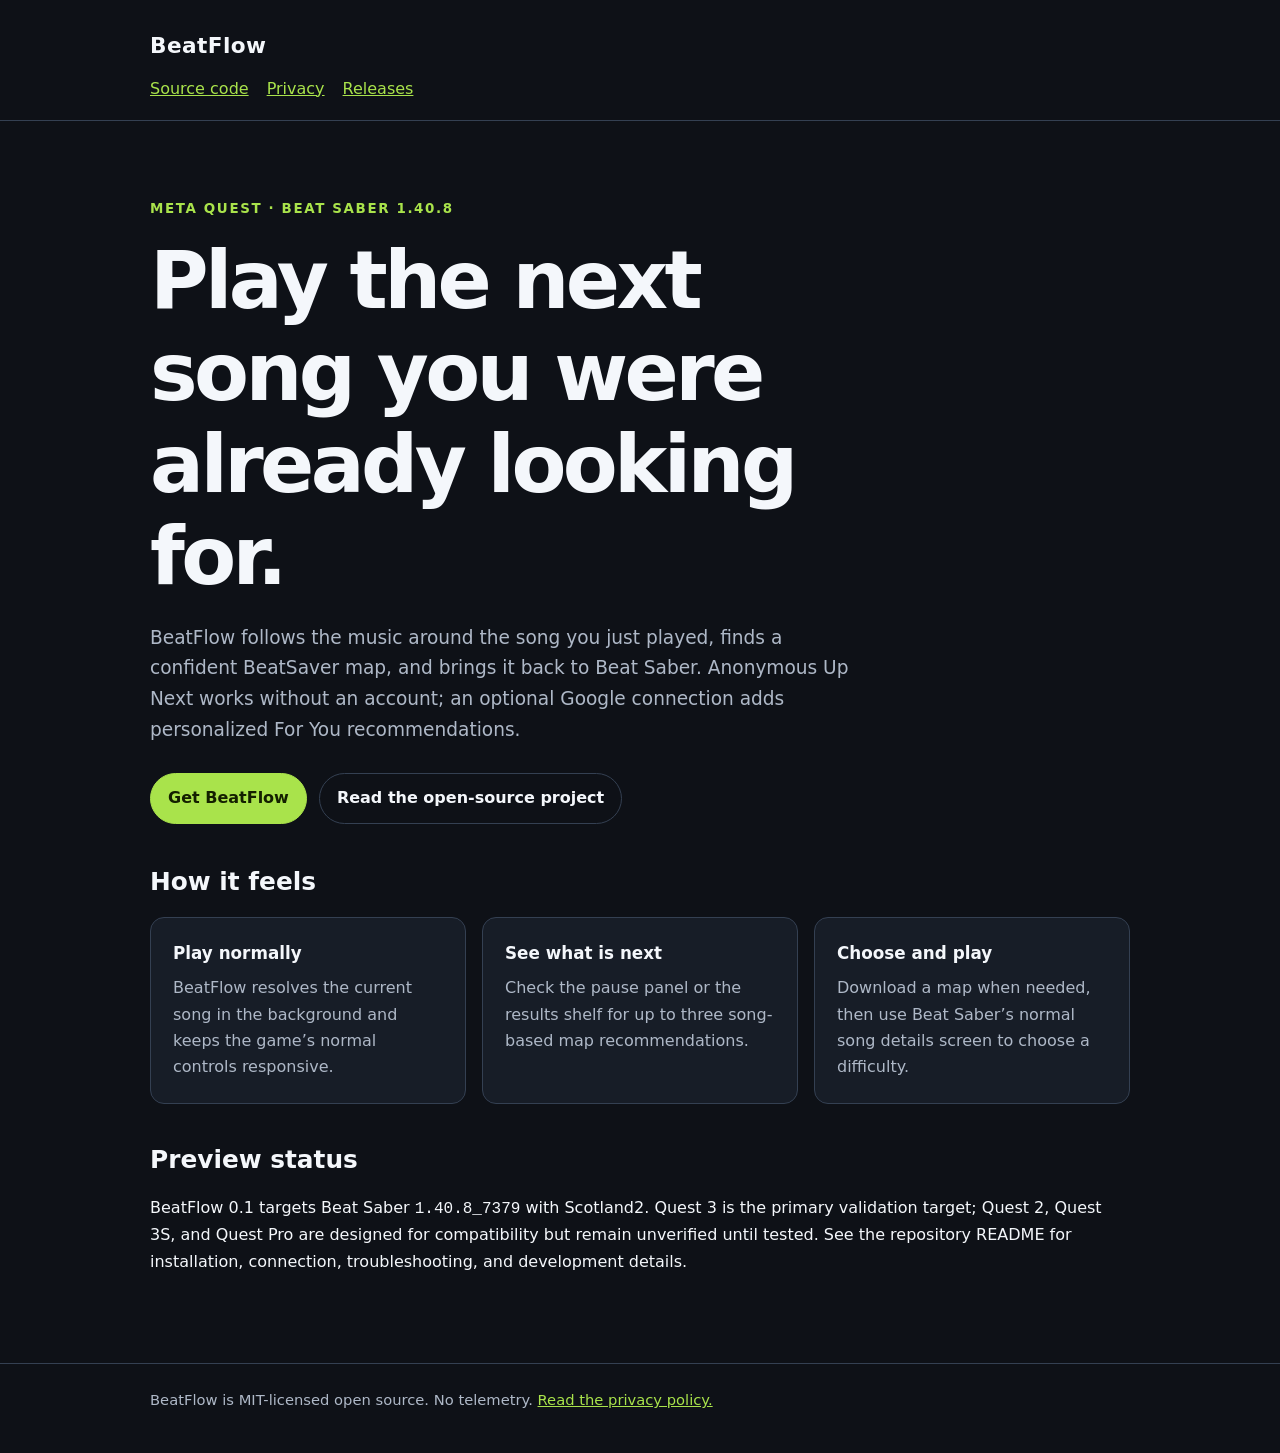
==== site/index.html @ 7a85a7d4 "Add public BeatFlow Pages site" ====
<!doctype html>
<html lang="en">
<head>
  <meta charset="utf-8">
  <meta name="viewport" content="width=device-width, initial-scale=1">
  <meta name="description" content="BeatFlow turns YouTube Music recommendations into playable Beat Saber maps on Meta Quest.">
  <title>BeatFlow — music recommendations for Beat Saber</title>
  <link rel="stylesheet" href="styles.css">
</head>
<body>
  <header>
    <div class="shell">
      <a class="brand" href="./">BeatFlow</a>
      <nav aria-label="Primary navigation">
        <a href="https://github.com/YiPrograms/BeatFlow">Source code</a>
        <a href="privacy.html">Privacy</a>
        <a href="https://github.com/YiPrograms/BeatFlow/releases">Releases</a>
      </nav>
    </div>
  </header>

  <main class="shell">
    <p class="eyebrow">Meta Quest · Beat Saber 1.40.8</p>
    <h1>Play the next song you were already looking for.</h1>
    <p class="lede">BeatFlow follows the music around the song you just played, finds a confident BeatSaver map, and brings it back to Beat Saber. Anonymous Up Next works without an account; an optional Google connection adds personalized For You recommendations.</p>
    <div class="actions">
      <a class="button" href="https://github.com/YiPrograms/BeatFlow/releases">Get BeatFlow</a>
      <a class="button secondary" href="https://github.com/YiPrograms/BeatFlow">Read the open-source project</a>
    </div>

    <section aria-labelledby="how-it-works">
      <h2 id="how-it-works">How it feels</h2>
      <div class="grid">
        <div class="card">
          <h3>Play normally</h3>
          <p>BeatFlow resolves the current song in the background and keeps the game’s normal controls responsive.</p>
        </div>
        <div class="card">
          <h3>See what is next</h3>
          <p>Check the pause panel or the results shelf for up to three song-based map recommendations.</p>
        </div>
        <div class="card">
          <h3>Choose and play</h3>
          <p>Download a map when needed, then use Beat Saber’s normal song details screen to choose a difficulty.</p>
        </div>
      </div>
    </section>

    <section aria-labelledby="preview-status">
      <h2 id="preview-status">Preview status</h2>
      <p>BeatFlow 0.1 targets Beat Saber <code>1.40.8_7379</code> with Scotland2. Quest 3 is the primary validation target; Quest 2, Quest 3S, and Quest Pro are designed for compatibility but remain unverified until tested. See the repository README for installation, connection, troubleshooting, and development details.</p>
    </section>
  </main>

  <footer>
    <div class="shell">BeatFlow is MIT-licensed open source. No telemetry. <a href="privacy.html">Read the privacy policy.</a></div>
  </footer>
</body>
</html>
---- site/styles.css ----
:root {
  color-scheme: dark;
  --bg: #0e1117;
  --surface: #171d27;
  --surface-strong: #202938;
  --text: #f4f7fb;
  --muted: #aeb8c7;
  --accent: #a9e34b;
  --accent-ink: #142000;
  --border: #344052;
}

* {
  box-sizing: border-box;
}

body {
  margin: 0;
  min-width: 320px;
  background: var(--bg);
  color: var(--text);
  font: 16px/1.65 system-ui, -apple-system, BlinkMacSystemFont, "Segoe UI", sans-serif;
}

a {
  color: var(--accent);
}

.shell {
  width: min(980px, calc(100% - 40px));
  margin: 0 auto;
}

header {
  padding: 28px 0 18px;
  border-bottom: 1px solid var(--border);
}

.brand {
  color: var(--text);
  font-size: 1.35rem;
  font-weight: 750;
  letter-spacing: .02em;
  text-decoration: none;
}

nav {
  display: flex;
  flex-wrap: wrap;
  gap: 18px;
  margin-top: 12px;
}

main {
  padding: 64px 0 72px;
}

.eyebrow {
  color: var(--accent);
  font-size: .84rem;
  font-weight: 700;
  letter-spacing: .12em;
  text-transform: uppercase;
}

h1,
h2 {
  line-height: 1.15;
}

h1 {
  max-width: 760px;
  margin: 14px 0 20px;
  font-size: clamp(2.4rem, 7vw, 5rem);
  letter-spacing: -.045em;
}

h2 {
  margin-top: 42px;
  font-size: 1.55rem;
}

.lede {
  max-width: 700px;
  color: var(--muted);
  font-size: 1.16rem;
}

.actions {
  display: flex;
  flex-wrap: wrap;
  gap: 12px;
  margin: 28px 0 44px;
}

.button {
  display: inline-block;
  padding: 11px 17px;
  border: 1px solid var(--accent);
  border-radius: 999px;
  background: var(--accent);
  color: var(--accent-ink);
  font-weight: 700;
  text-decoration: none;
}

.button.secondary {
  border-color: var(--border);
  background: transparent;
  color: var(--text);
}

.grid {
  display: grid;
  grid-template-columns: repeat(auto-fit, minmax(220px, 1fr));
  gap: 16px;
}

.card {
  padding: 22px;
  border: 1px solid var(--border);
  border-radius: 14px;
  background: var(--surface);
}

.card h3 {
  margin: 0 0 8px;
  font-size: 1.05rem;
}

.card p {
  margin: 0;
  color: var(--muted);
}

footer {
  padding: 24px 0 42px;
  border-top: 1px solid var(--border);
  color: var(--muted);
  font-size: .92rem;
}

article {
  max-width: 760px;
}

article li {
  margin: 6px 0;
}

@media (max-width: 560px) {
  .shell {
    width: min(100% - 28px, 980px);
  }

  main {
    padding-top: 42px;
  }
}
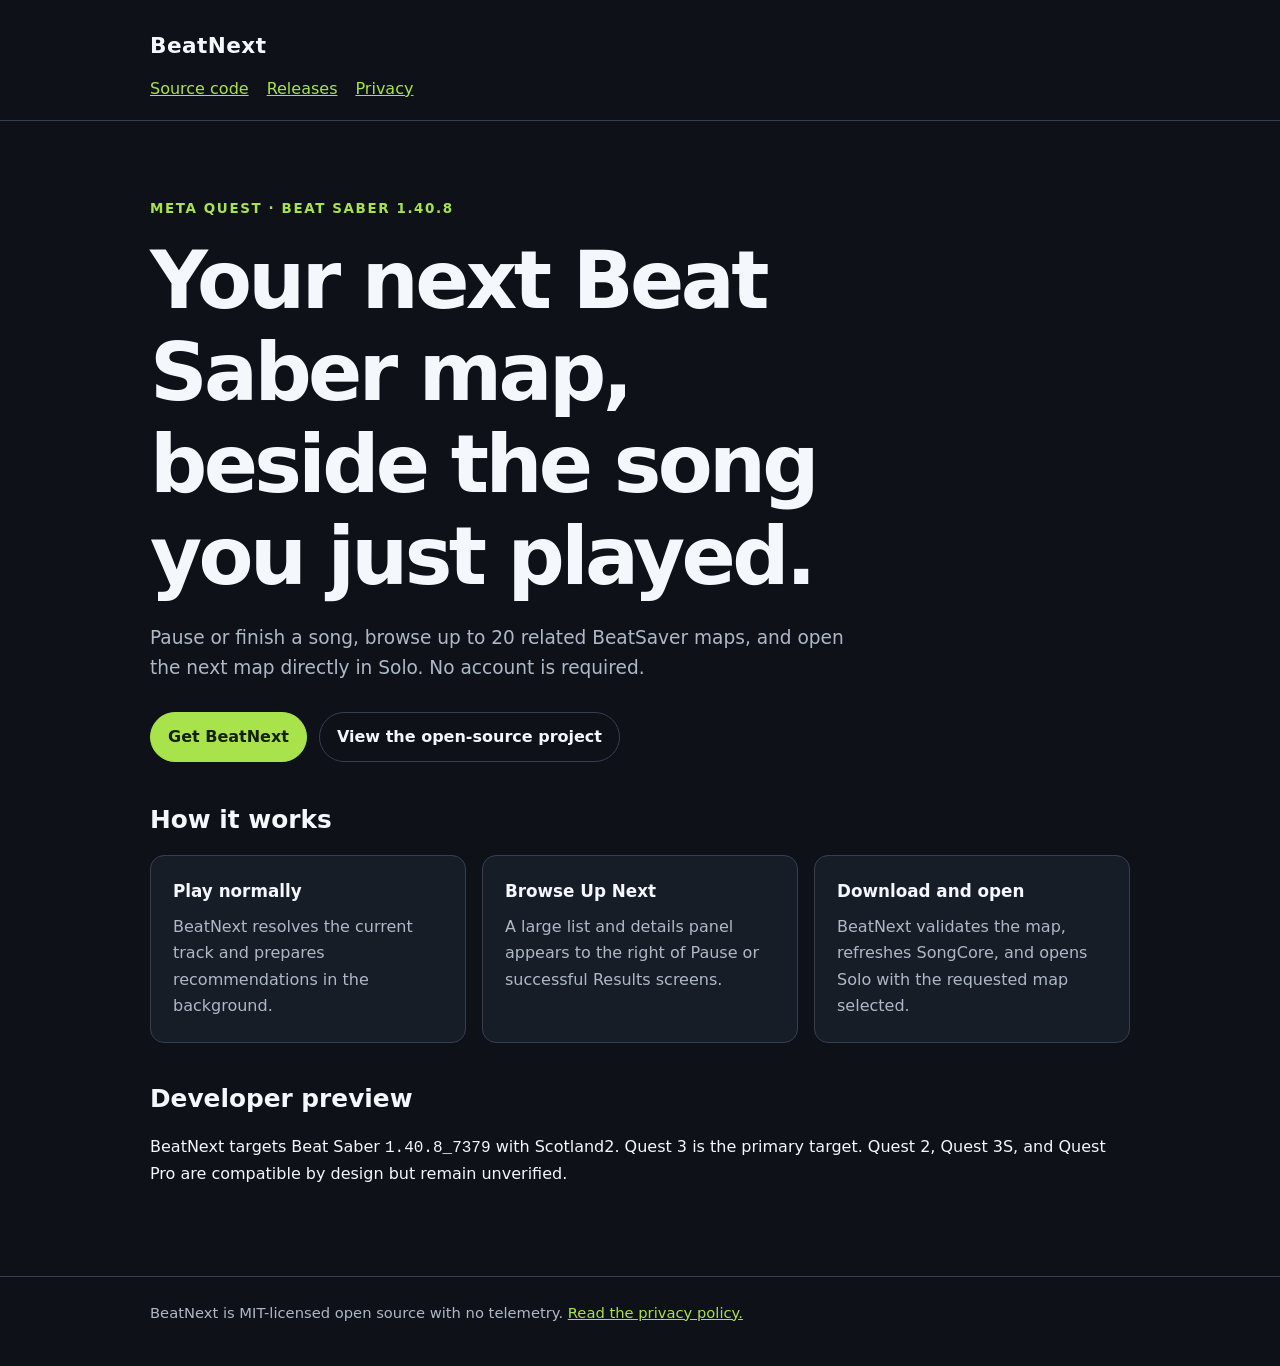
==== commit 835e2fab: "Rebuild BeatNext around anonymous Up Next" ====
--- a/site/index.html
+++ b/site/index.html
@@ -3,57 +3,57 @@
 <head>
   <meta charset="utf-8">
   <meta name="viewport" content="width=device-width, initial-scale=1">
-  <meta name="description" content="BeatFlow turns YouTube Music recommendations into playable Beat Saber maps on Meta Quest.">
-  <title>BeatFlow — music recommendations for Beat Saber</title>
+  <meta name="description" content="BeatNext brings anonymous Up Next recommendations to Beat Saber on Meta Quest.">
+  <title>BeatNext — Up Next for Beat Saber</title>
   <link rel="stylesheet" href="styles.css">
 </head>
 <body>
   <header>
     <div class="shell">
-      <a class="brand" href="./">BeatFlow</a>
+      <a class="brand" href="./">BeatNext</a>
       <nav aria-label="Primary navigation">
-        <a href="https://github.com/YiPrograms/BeatFlow">Source code</a>
+        <a href="https://github.com/YiPrograms/BeatNext">Source code</a>
+        <a href="https://github.com/YiPrograms/BeatNext/releases">Releases</a>
         <a href="privacy.html">Privacy</a>
-        <a href="https://github.com/YiPrograms/BeatFlow/releases">Releases</a>
       </nav>
     </div>
   </header>
 
   <main class="shell">
     <p class="eyebrow">Meta Quest · Beat Saber 1.40.8</p>
-    <h1>Play the next song you were already looking for.</h1>
-    <p class="lede">BeatFlow follows the music around the song you just played, finds a confident BeatSaver map, and brings it back to Beat Saber. Anonymous Up Next works without an account; an optional Google connection adds personalized For You recommendations.</p>
+    <h1>Your next Beat Saber map, beside the song you just played.</h1>
+    <p class="lede">Pause or finish a song, browse up to 20 related BeatSaver maps, and open the next map directly in Solo. No account is required.</p>
     <div class="actions">
-      <a class="button" href="https://github.com/YiPrograms/BeatFlow/releases">Get BeatFlow</a>
-      <a class="button secondary" href="https://github.com/YiPrograms/BeatFlow">Read the open-source project</a>
+      <a class="button" href="https://github.com/YiPrograms/BeatNext/releases">Get BeatNext</a>
+      <a class="button secondary" href="https://github.com/YiPrograms/BeatNext">View the open-source project</a>
     </div>
 
     <section aria-labelledby="how-it-works">
-      <h2 id="how-it-works">How it feels</h2>
+      <h2 id="how-it-works">How it works</h2>
       <div class="grid">
         <div class="card">
           <h3>Play normally</h3>
-          <p>BeatFlow resolves the current song in the background and keeps the game’s normal controls responsive.</p>
+          <p>BeatNext resolves the current track and prepares recommendations in the background.</p>
         </div>
         <div class="card">
-          <h3>See what is next</h3>
-          <p>Check the pause panel or the results shelf for up to three song-based map recommendations.</p>
+          <h3>Browse Up Next</h3>
+          <p>A large list and details panel appears to the right of Pause or successful Results screens.</p>
         </div>
         <div class="card">
-          <h3>Choose and play</h3>
-          <p>Download a map when needed, then use Beat Saber’s normal song details screen to choose a difficulty.</p>
+          <h3>Download and open</h3>
+          <p>BeatNext validates the map, refreshes SongCore, and opens Solo with the requested map selected.</p>
         </div>
       </div>
     </section>
 
     <section aria-labelledby="preview-status">
-      <h2 id="preview-status">Preview status</h2>
-      <p>BeatFlow 0.1 targets Beat Saber <code>1.40.8_7379</code> with Scotland2. Quest 3 is the primary validation target; Quest 2, Quest 3S, and Quest Pro are designed for compatibility but remain unverified until tested. See the repository README for installation, connection, troubleshooting, and development details.</p>
+      <h2 id="preview-status">Developer preview</h2>
+      <p>BeatNext targets Beat Saber <code>1.40.8_7379</code> with Scotland2. Quest 3 is the primary target. Quest 2, Quest 3S, and Quest Pro are compatible by design but remain unverified.</p>
     </section>
   </main>
 
   <footer>
-    <div class="shell">BeatFlow is MIT-licensed open source. No telemetry. <a href="privacy.html">Read the privacy policy.</a></div>
+    <div class="shell">BeatNext is MIT-licensed open source with no telemetry. <a href="privacy.html">Read the privacy policy.</a></div>
   </footer>
 </body>
 </html>
